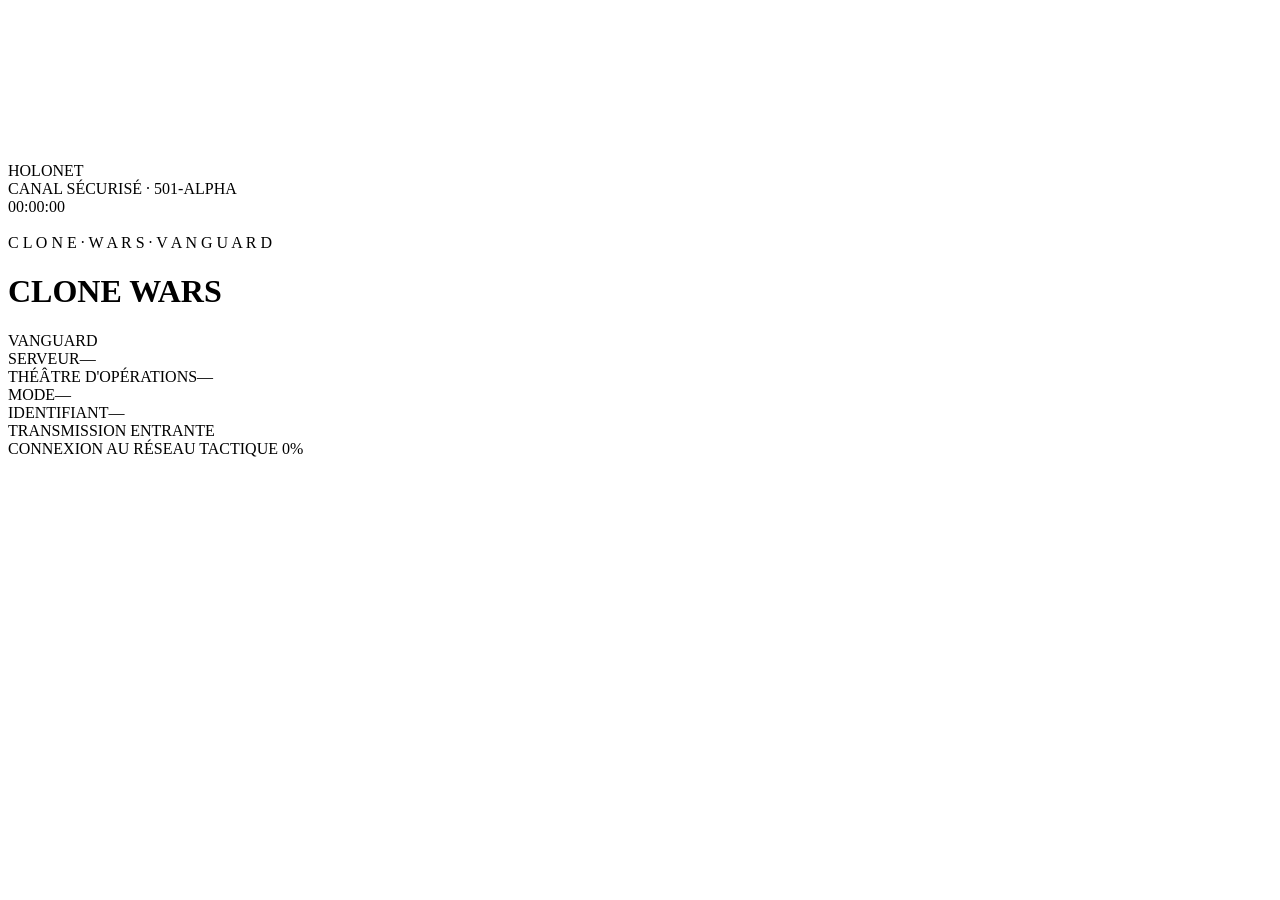
==== index.html @ f4ccaeb6 "Add files via upload" ====
<!DOCTYPE html>
<html lang="fr">
<head>
<meta charset="utf-8">
<meta name="viewport" content="width=device-width, initial-scale=1">
<title>Clone Wars Vanguard</title>
<link rel="icon" href="assets/favicon.png">
<link href="https://fonts.googleapis.com/css2?family=Rajdhani:wght@500;600;700&family=Share+Tech+Mono&display=swap" rel="stylesheet">
<link rel="stylesheet" href="style.css">
</head>
<body>
<canvas id="space"></canvas>
<div id="vignette"></div>
<div id="scan"></div>

<!-- bandeau HoloNet -->
<div id="ticker">
	<div class="ticker-label">HOLONET</div>
	<div class="ticker-track"><div id="ticker-text"></div></div>
</div>

<!-- coins HUD -->
<div class="corner tl"></div><div class="corner tr"></div><div class="corner bl"></div><div class="corner br"></div>

<div id="hud-left" class="mono">
	<div>CANAL SÉCURISÉ · <span class="amber">501-ALPHA</span></div>
	<div id="clock">00:00:00</div>
</div>

<!-- logo -->
<div id="logo-wrap">
	<div class="ring r1"></div>
	<div class="ring r2"></div>
	<div class="ring r3"></div>
	<img id="logo" src="assets/logo.png" alt="">
</div>

<!-- panneau d'infos -->
<div id="panel">
	<div class="code mono" id="code">C L O N E · W A R S · V A N G U A R D</div>
	<h1 id="title">CLONE WARS</h1>
	<div id="sub">VANGUARD</div>
	<div id="tagline"></div>
	<div class="sep"></div>

	<div class="rows">
		<div class="row"><span class="k">SERVEUR</span><span class="v" id="srv">—</span></div>
		<div class="row"><span class="k">THÉÂTRE D'OPÉRATIONS</span><span class="v" id="map">—</span></div>
		<div class="row"><span class="k">MODE</span><span class="v" id="mode">—</span></div>
		<div class="row"><span class="k">IDENTIFIANT</span><span class="v mono" id="sid">—</span></div>
	</div>

	<div class="sep"></div>

	<div id="transmission">
		<div class="tx-head"><span class="dot"></span>TRANSMISSION ENTRANTE</div>
		<div id="tip"></div>
	</div>
</div>

<!-- chargement -->
<div id="loader">
	<div class="loader-top">
		<span id="status">CONNEXION AU RÉSEAU TACTIQUE</span>
		<span id="percent">0%</span>
	</div>
	<div id="bar"></div>
	<div class="loader-bottom mono">
		<span id="file">&nbsp;</span>
		<span id="files"></span>
	</div>
</div>

<div id="discord" class="mono"></div>

<script src="config.js"></script>
<script src="script.js"></script>
</body>
</html>
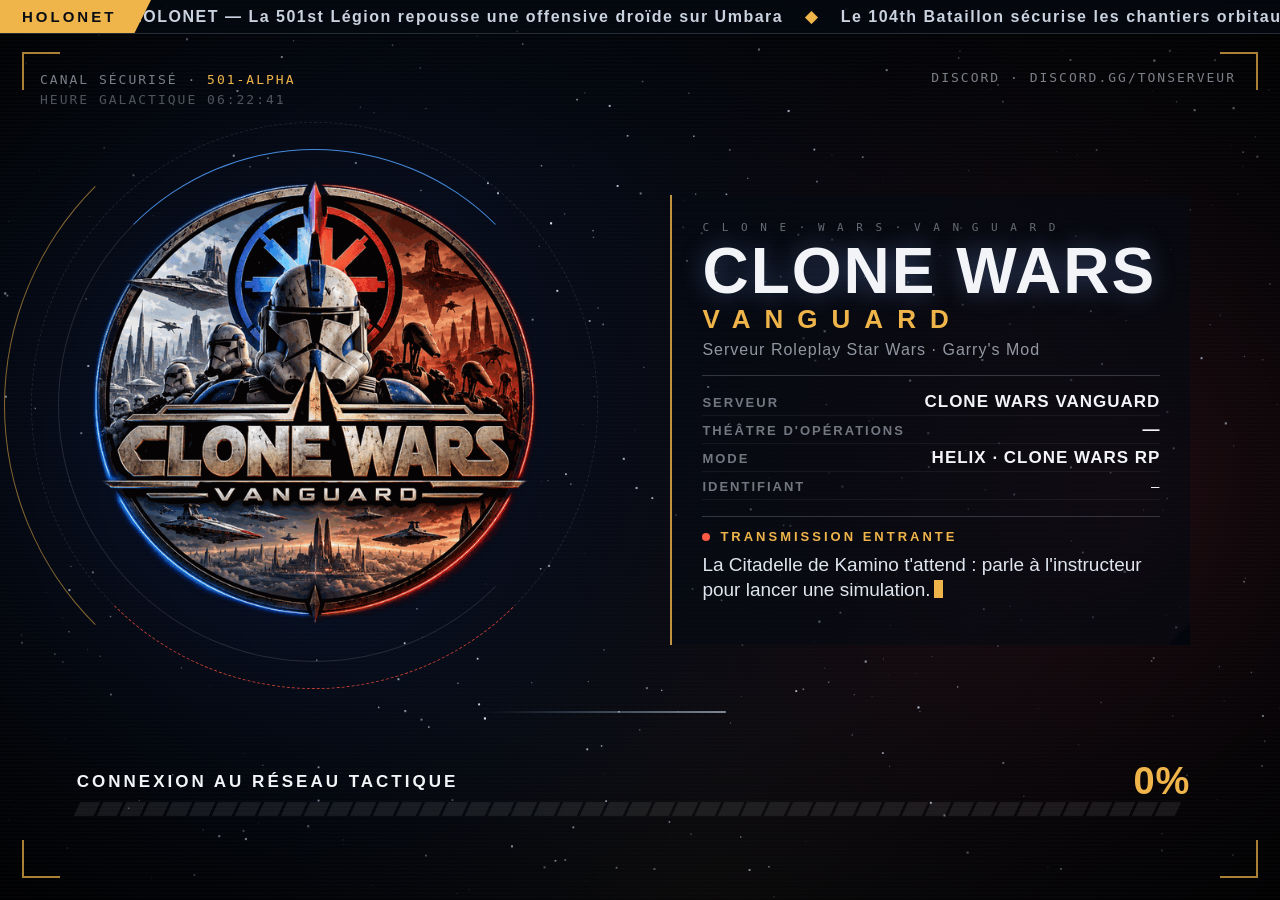
==== commit 40207529: "Add files via upload" ====
--- a/index.html
+++ b/index.html
@@ -5,8 +5,210 @@
 <meta name="viewport" content="width=device-width, initial-scale=1">
 <title>Clone Wars Vanguard</title>
 <link rel="icon" href="assets/favicon.png">
-<link href="https://fonts.googleapis.com/css2?family=Rajdhani:wght@500;600;700&family=Share+Tech+Mono&display=swap" rel="stylesheet">
-<link rel="stylesheet" href="style.css">
+<style>
+/* Loading screen Clone Wars Vanguard — compatible avec le navigateur de Garry's Mod (ancien et nouveau) :
+   pas de variables CSS, pas de grid, préfixes -webkit- pour les animations. */
+
+* { margin: 0; padding: 0; -webkit-box-sizing: border-box; box-sizing: border-box; }
+
+html, body {
+	width: 100%; height: 100%; overflow: hidden;
+	background: #03060c;
+	color: #e9ecf1;
+	font-family: "Rajdhani", "Arial Narrow", Arial, sans-serif;
+	-webkit-user-select: none; user-select: none;
+	cursor: default;
+}
+
+.mono { font-family: "Share Tech Mono", "Consolas", monospace; }
+.amber { color: #f0b54a; }
+
+#space { position: absolute; left: 0; top: 0; width: 100%; height: 100%; }
+
+#vignette {
+	position: absolute; left: 0; top: 0; width: 100%; height: 100%;
+	background: -webkit-radial-gradient(center, ellipse cover, rgba(0,0,0,0) 45%, rgba(0,0,0,0.85) 100%);
+	background: radial-gradient(ellipse at center, rgba(0,0,0,0) 45%, rgba(0,0,0,0.85) 100%);
+	pointer-events: none;
+}
+
+/* lignes de balayage holographiques */
+#scan {
+	position: absolute; left: 0; top: 0; width: 100%; height: 100%;
+	background: -webkit-repeating-linear-gradient(top, rgba(255,255,255,0.025) 0px, rgba(255,255,255,0.025) 1px, rgba(0,0,0,0) 2px, rgba(0,0,0,0) 4px);
+	background: repeating-linear-gradient(to bottom, rgba(255,255,255,0.025) 0px, rgba(255,255,255,0.025) 1px, rgba(0,0,0,0) 2px, rgba(0,0,0,0) 4px);
+	pointer-events: none;
+	opacity: 0.6;
+}
+
+/* ---------- bandeau HoloNet ---------- */
+#ticker {
+	position: absolute; left: 0; top: 0; width: 100%; height: 34px;
+	background: rgba(4, 8, 16, 0.75);
+	border-bottom: 1px solid rgba(200, 210, 225, 0.18);
+	overflow: hidden;
+	opacity: 0;
+	-webkit-animation: fadeIn 1s ease 0.4s forwards; animation: fadeIn 1s ease 0.4s forwards;
+}
+.ticker-label {
+	position: absolute; left: 0; top: 0; height: 34px; line-height: 34px; padding: 0 18px 0 22px;
+	background: #f0b54a; color: #0a0d14; font-weight: 700; letter-spacing: 3px; font-size: 15px; z-index: 2;
+}
+.ticker-label:after {
+	content: ""; position: absolute; right: -17px; top: 0;
+	border-left: 17px solid #f0b54a; border-bottom: 34px solid transparent;
+}
+.ticker-track { position: absolute; left: 140px; right: 0; top: 0; height: 34px; overflow: hidden; }
+#ticker-text {
+	position: absolute; top: 0; left: 0; white-space: nowrap; line-height: 34px;
+	font-size: 16px; font-weight: 600; letter-spacing: 1.5px; color: #c9d2de;
+}
+#ticker-text .bullet { color: #f0b54a; margin: 0 22px; }
+
+/* ---------- coins HUD ---------- */
+.corner { position: absolute; width: 38px; height: 38px; border-color: rgba(240, 181, 74, 0.7); border-style: solid; border-width: 0; }
+.tl { left: 22px; top: 52px; border-left-width: 2px; border-top-width: 2px; }
+.tr { right: 22px; top: 52px; border-right-width: 2px; border-top-width: 2px; }
+.bl { left: 22px; bottom: 22px; border-left-width: 2px; border-bottom-width: 2px; }
+.br { right: 22px; bottom: 22px; border-right-width: 2px; border-bottom-width: 2px; }
+
+#hud-left {
+	position: absolute; left: 40px; top: 70px; font-size: 13px; letter-spacing: 2px; color: rgba(220, 228, 240, 0.55); line-height: 20px;
+}
+#clock { color: rgba(220, 228, 240, 0.35); }
+
+/* ---------- logo ---------- */
+#logo-wrap {
+	position: absolute; left: 7%; top: 50%;
+	width: 50vh; height: 50vh; margin-top: -30vh;
+	opacity: 0;
+	-webkit-transform: scale(1.25); transform: scale(1.25);
+	-webkit-animation: logoIn 1.6s cubic-bezier(.2,.8,.2,1) 0.2s forwards; animation: logoIn 1.6s cubic-bezier(.2,.8,.2,1) 0.2s forwards;
+}
+#logo {
+	position: absolute; left: 0; top: 0; width: 100%; height: 100%;
+	-webkit-animation: breathe 6s ease-in-out infinite; animation: breathe 6s ease-in-out infinite;
+}
+.ring { position: absolute; border-radius: 50%; border: 1px solid rgba(255,255,255,0.12); }
+.r1 {
+	left: -7%; top: -7%; width: 114%; height: 114%;
+	border-top-color: rgba(80, 160, 255, 0.85); border-right-color: rgba(80, 160, 255, 0.0);
+	-webkit-animation: spin 14s linear infinite; animation: spin 14s linear infinite;
+}
+.r2 {
+	left: -13%; top: -13%; width: 126%; height: 126%;
+	border-style: dashed; border-color: rgba(255, 255, 255, 0.10);
+	border-bottom-color: rgba(255, 80, 60, 0.75);
+	-webkit-animation: spinBack 22s linear infinite; animation: spinBack 22s linear infinite;
+}
+.r3 {
+	left: -19%; top: -19%; width: 138%; height: 138%;
+	border-color: rgba(240, 181, 74, 0.0); border-left-color: rgba(240, 181, 74, 0.55);
+	-webkit-animation: spin 30s linear infinite; animation: spin 30s linear infinite;
+}
+
+/* ---------- panneau ---------- */
+#panel {
+	position: absolute; right: 7%; top: 50%; width: 520px; margin-top: -255px;
+	padding: 26px 30px 24px 30px;
+	background: rgba(6, 10, 18, 0.62);
+	border-left: 2px solid rgba(240, 181, 74, 0.8);
+	opacity: 0;
+	-webkit-transform: translateX(40px); transform: translateX(40px);
+	-webkit-animation: panelIn 1.1s ease 0.7s forwards; animation: panelIn 1.1s ease 0.7s forwards;
+}
+#panel:after { /* coin coupé */
+	content: ""; position: absolute; right: 0; bottom: 0;
+	border-right: 22px solid #03060c; border-top: 22px solid transparent;
+}
+.code { font-size: 11px; letter-spacing: 3px; color: rgba(220, 228, 240, 0.45); }
+#title {
+	font-size: 64px; line-height: 62px; font-weight: 700; letter-spacing: 2px; margin-top: 6px;
+	color: #f2f4f7;
+	text-shadow: 0 0 24px rgba(120, 170, 255, 0.35);
+}
+#sub { font-size: 26px; font-weight: 600; letter-spacing: 14px; color: #f0b54a; margin-top: 2px; }
+#tagline { font-size: 16px; letter-spacing: 1px; color: rgba(220, 228, 240, 0.65); margin-top: 6px; }
+.sep { height: 1px; background: rgba(200, 210, 225, 0.22); margin: 16px 0 12px 0; }
+
+.row { position: relative; height: 28px; line-height: 28px; border-bottom: 1px solid rgba(255,255,255,0.06); }
+.row .k { font-size: 13px; letter-spacing: 2px; color: rgba(220, 228, 240, 0.5); font-weight: 600; }
+.row .v {
+	position: absolute; right: 0; top: 0; font-size: 17px; font-weight: 700; letter-spacing: 1px; color: #f2f4f7;
+	max-width: 300px; overflow: hidden; white-space: nowrap; text-overflow: ellipsis; text-align: right;
+}
+.row .v.mono { font-size: 14px; font-weight: 400; }
+
+#transmission { min-height: 92px; }
+.tx-head { font-size: 13px; letter-spacing: 3px; font-weight: 700; color: #f0b54a; }
+.tx-head .dot {
+	display: inline-block; width: 8px; height: 8px; margin-right: 10px; border-radius: 50%; background: #ff5a46;
+	-webkit-animation: blink 1.2s steps(2) infinite; animation: blink 1.2s steps(2) infinite;
+}
+#tip { margin-top: 8px; font-size: 19px; line-height: 25px; font-weight: 500; color: #dfe5ee; min-height: 50px; }
+#tip .caret { display: inline-block; width: 9px; height: 18px; margin-left: 3px; background: #f0b54a; vertical-align: -2px;
+	-webkit-animation: blink 0.8s steps(2) infinite; animation: blink 0.8s steps(2) infinite; }
+
+/* ---------- chargement ---------- */
+#loader {
+	position: absolute; left: 6%; right: 7%; bottom: 54px;
+	opacity: 0;
+	-webkit-animation: fadeIn 1s ease 1.1s forwards; animation: fadeIn 1s ease 1.1s forwards;
+}
+.loader-top { position: relative; height: 30px; }
+#status { font-size: 17px; font-weight: 700; letter-spacing: 3px; color: #f2f4f7; }
+#percent { position: absolute; right: 0; top: -12px; font-size: 38px; font-weight: 700; color: #f0b54a; letter-spacing: 1px; }
+#bar { position: relative; height: 14px; white-space: nowrap; font-size: 0; }
+#bar .seg {
+	display: inline-block; height: 14px; margin-right: 3px;
+	background: rgba(255, 255, 255, 0.08);
+	-webkit-transform: skewX(-25deg); transform: skewX(-25deg);
+	-webkit-transition: background 0.25s, box-shadow 0.25s; transition: background 0.25s, box-shadow 0.25s;
+}
+#bar .seg.on { background: #f0b54a; box-shadow: 0 0 10px rgba(240, 181, 74, 0.6); }
+#bar .seg.head { background: #fff3d6; box-shadow: 0 0 16px rgba(255, 220, 150, 0.9); }
+.loader-bottom { position: relative; height: 22px; margin-top: 8px; font-size: 13px; color: rgba(220, 228, 240, 0.5); letter-spacing: 1px; }
+#file { display: block; max-width: 70%; overflow: hidden; white-space: nowrap; text-overflow: ellipsis; }
+#files { position: absolute; right: 0; top: 0; }
+
+#discord {
+	position: absolute; right: 44px; top: 70px; font-size: 13px; letter-spacing: 2px; color: rgba(220, 228, 240, 0.55);
+}
+
+/* ---------- animations ---------- */
+@-webkit-keyframes fadeIn { to { opacity: 1; } }
+@keyframes fadeIn { to { opacity: 1; } }
+@-webkit-keyframes logoIn { to { opacity: 1; -webkit-transform: scale(1); } }
+@keyframes logoIn { to { opacity: 1; transform: scale(1); } }
+@-webkit-keyframes panelIn { to { opacity: 1; -webkit-transform: translateX(0); } }
+@keyframes panelIn { to { opacity: 1; transform: translateX(0); } }
+@-webkit-keyframes spin { to { -webkit-transform: rotate(360deg); } }
+@keyframes spin { to { transform: rotate(360deg); } }
+@-webkit-keyframes spinBack { to { -webkit-transform: rotate(-360deg); } }
+@keyframes spinBack { to { transform: rotate(-360deg); } }
+@-webkit-keyframes blink { 0% { opacity: 1; } 100% { opacity: 0; } }
+@keyframes blink { 0% { opacity: 1; } 100% { opacity: 0; } }
+@-webkit-keyframes breathe { 0%, 100% { -webkit-filter: drop-shadow(0 0 18px rgba(80,140,255,0.35)); } 50% { -webkit-filter: drop-shadow(0 0 30px rgba(255,80,60,0.35)); } }
+@keyframes breathe { 0%, 100% { filter: drop-shadow(0 0 18px rgba(80,140,255,0.35)); } 50% { filter: drop-shadow(0 0 30px rgba(255,80,60,0.35)); } }
+
+/* ---------- petits écrans (aperçu GitHub sur téléphone) ---------- */
+@media (max-width: 900px) {
+	#logo-wrap { left: 50%; top: 80px; margin: 0 0 0 -17vh; width: 34vh; height: 34vh; }
+	#panel { left: 16px; right: 16px; width: auto; top: auto; bottom: 150px; margin: 0; padding: 18px; }
+	#title { font-size: 42px; line-height: 42px; }
+	#sub { font-size: 20px; letter-spacing: 9px; }
+	.rows, #hud-left, #discord, .code, #file, .rows + .sep { display: none; }
+	#panel { bottom: 140px; }
+	#loader { left: 16px; right: 16px; bottom: 40px; }
+	#percent { font-size: 28px; top: -6px; }
+	#status { font-size: 13px; }
+	.tl, .tr, .bl, .br { display: none; }
+}
+@media (max-height: 760px) and (min-width: 901px) {
+	#panel { -webkit-transform-origin: right center; transform-origin: right center; zoom: 0.82; }
+}
+
+</style>
 </head>
 <body>
 <canvas id="space"></canvas>
@@ -32,7 +234,7 @@
 	<div class="ring r1"></div>
 	<div class="ring r2"></div>
 	<div class="ring r3"></div>
-	<img id="logo" src="assets/logo.png" alt="">
+	<img id="logo" src="[data-uri]" alt="">
 </div>
 
 <!-- panneau d'infos -->
@@ -73,7 +275,463 @@
 
 <div id="discord" class="mono"></div>
 
-<script src="config.js"></script>
-<script src="script.js"></script>
+<!-- ===================== CONFIGURATION : modifie ici ===================== -->
+<script>
+/*
+ * CONFIGURATION DU LOADING SCREEN — modifie seulement ce fichier.
+ */
+var CONFIG = {
+	// nom affiché (le logo est dans assets/logo.png)
+	serverName: "CLONE WARS",
+	serverSub: "VANGUARD",
+	tagline: "Serveur Roleplay Star Wars · Garry's Mod",
+
+	// lien Discord affiché en bas à droite ("" pour cacher)
+	discord: "discord.gg/tonserveur",
+
+	// musique : lien direct vers un .mp3 / .ogg ("" = aucune). Le volume suit celui du jeu.
+	music: "",
+	musicVolume: 0.35,
+
+	// astuces (transmission entrante), tirées au hasard
+	tips: [
+		"Double appui sur CTRL : se coucher. En courant, MAJ + double CTRL : roulade avant.",
+		"MAJ + maintenir CTRL en courant : plonge au sol pour te mettre à couvert.",
+		"MAJ + E + R : mets ton arme en sécurité. Un soldat discipliné ne tire pas par erreur.",
+		"Blessé à terre ? Un médecin peut te relever. Sinon, /Reapparaitre après le délai.",
+		"La Citadelle de Kamino t'attend : parle à l'instructeur pour lancer une simulation.",
+		"Ton matricule CT-XXXX se choisit à la création de ton personnage. Il est unique.",
+		"Respecte la chaîne de commandement : un ordre d'un supérieur ne se discute pas en opération.",
+		"Utilise la radio d'escouade pour coordonner ton équipe sans encombrer le canal général.",
+		"Le TAB affiche chaque régiment : 501st, 104th, 65th Shock, Non-Assignées et la Marine.",
+		"/Intro pour revoir la cinématique du serveur."
+	],
+
+	// bandeau d'actualités HoloNet (en haut)
+	news: [
+		"HOLONET — La 501st Légion repousse une offensive droïde sur Umbara",
+		"Le 104th Bataillon sécurise les chantiers orbitaux de Kuat",
+		"Kamino : une nouvelle promotion de cadets quitte la Citadelle",
+		"Les Shock Troopers de la 65th renforcent la garde de Coruscant",
+		"La Marine signale des mouvements séparatistes près de la Bordure Extérieure",
+		"Opération VANGUARD : le Haut Commandement appelle toutes les unités disponibles"
+	],
+
+	// étiquettes
+	gamemodeLabel: "HELIX · CLONE WARS RP"
+};
+
+</script>
+<script>
+/*
+ * Loading screen Clone Wars Vanguard — JavaScript ES5 (compatible avec le navigateur de Garry's Mod).
+ * Garry's Mod appelle : GameDetails, SetFilesTotal, SetFilesNeeded, DownloadingFile, SetStatusChanged.
+ * Ouvert dans un navigateur normal (GitHub Pages), une démo de chargement se lance toute seule.
+ */
+(function () {
+	"use strict";
+
+	var cfg = window.CONFIG || {};
+	var $ = function (id) { return document.getElementById(id); };
+
+	var raf = window.requestAnimationFrame || window.webkitRequestAnimationFrame ||
+		function (cb) { return setTimeout(function () { cb(new Date().getTime()); }, 16); };
+
+	function text(id, value) { var el = $(id); if (el) { el.textContent = value; } }
+
+	// ------------------------------------------------------------------
+	// Paramètres de l'URL : ?steamid=%s&map=%m (remplis par sv_loadingurl)
+	// ------------------------------------------------------------------
+	function param(name) {
+		var match = new RegExp("[?&]" + name + "=([^&#]*)").exec(window.location.search);
+		return match ? decodeURIComponent(match[1].replace(/\+/g, " ")) : "";
+	}
+
+	// ------------------------------------------------------------------
+	// Espace : étoiles en parallaxe, nébuleuses bleue / rouge, sauts en hyperespace
+	// ------------------------------------------------------------------
+	var canvas = $("space");
+	var ctx = canvas.getContext("2d");
+	var W = 0, H = 0, stars = [], streaks = [], ships = [];
+
+	function resize() {
+		W = canvas.width = window.innerWidth;
+		H = canvas.height = window.innerHeight;
+		stars = [];
+		var count = Math.floor(W * H / 2600);
+		for (var i = 0; i < count; i++) {
+			stars.push({ x: Math.random() * W, y: Math.random() * H, z: Math.random() * 0.9 + 0.1, t: Math.random() * 6.28 });
+		}
+	}
+
+	function spawnShip() {
+		var s = 0.5 + Math.random() * 0.9;
+		ships.push({ x: -200, y: H * (0.12 + Math.random() * 0.25), s: s, v: 0.15 + s * 0.25 });
+	}
+
+	function nebula(x, y, r, color) {
+		var g = ctx.createRadialGradient(x, y, 0, x, y, r);
+		g.addColorStop(0, color);
+		g.addColorStop(1, "rgba(0,0,0,0)");
+		ctx.fillStyle = g;
+		ctx.fillRect(x - r, y - r, r * 2, r * 2);
+	}
+
+	function drawShip(sh) {
+		var k = H * 0.028 * sh.s;
+		ctx.save();
+		ctx.translate(sh.x, sh.y);
+		ctx.fillStyle = "rgba(14,18,26,0.95)";
+		ctx.beginPath();
+		ctx.moveTo(k * 2.4, 0);
+		ctx.lineTo(-k * 1.5, k * 0.38);
+		ctx.lineTo(-k * 1.5, -k * 0.2);
+		ctx.closePath();
+		ctx.fill();
+		ctx.fillRect(-k * 0.7, -k * 0.46, k * 0.38, k * 0.28);
+		ctx.strokeStyle = "rgba(160,180,210,0.25)";
+		ctx.lineWidth = 1;
+		ctx.stroke();
+		var glow = ctx.createRadialGradient(-k * 1.55, k * 0.08, 0, -k * 1.55, k * 0.08, k * 0.6);
+		glow.addColorStop(0, "rgba(150,210,255,0.9)");
+		glow.addColorStop(1, "rgba(80,150,255,0)");
+		ctx.fillStyle = glow;
+		ctx.fillRect(-k * 2.2, -k * 0.6, k * 1.3, k * 1.3);
+		ctx.restore();
+	}
+
+	var last = 0, time = 0;
+
+	function frame(now) {
+		var dt = last ? Math.min((now - last) / 1000, 0.05) : 0.016;
+		last = now;
+		time += dt;
+
+		ctx.fillStyle = "#03060c";
+		ctx.fillRect(0, 0, W, H);
+
+		// nébuleuses (bleu République à gauche, rouge Séparatiste à droite)
+		ctx.globalCompositeOperation = "lighter";
+		nebula(W * 0.18 + Math.sin(time * 0.05) * 40, H * 0.45, H * 0.85, "rgba(30,70,170,0.22)");
+		nebula(W * 0.85 + Math.cos(time * 0.04) * 40, H * 0.55, H * 0.8, "rgba(170,35,30,0.20)");
+		nebula(W * 0.55, H * 1.05, H * 0.6, "rgba(240,170,70,0.06)");
+		ctx.globalCompositeOperation = "source-over";
+
+		// étoiles
+		for (var i = 0; i < stars.length; i++) {
+			var st = stars[i];
+			st.x -= st.z * st.z * 14 * dt;
+			if (st.x < -2) { st.x = W + 2; st.y = Math.random() * H; }
+			var a = (0.3 + 0.7 * st.z) * (0.75 + 0.25 * Math.sin(time * (1 + st.z * 3) + st.t));
+			ctx.fillStyle = "rgba(225,235,255," + a.toFixed(3) + ")";
+			var size = st.z * 1.8 + 0.4;
+			ctx.fillRect(st.x, st.y, size, size);
+		}
+
+		// vaisseaux de la flotte, au loin
+		if (Math.random() < dt * 0.06 && ships.length < 4) { spawnShip(); }
+		for (var s = ships.length - 1; s >= 0; s--) {
+			ships[s].x += ships[s].v * 60 * dt;
+			drawShip(ships[s]);
+			if (ships[s].x > W + 300) { ships.splice(s, 1); }
+		}
+
+		// sorties d'hyperespace : traînées lumineuses
+		if (Math.random() < dt * 0.25) {
+			streaks.push({ x: Math.random() * W, y: Math.random() * H * 0.8, len: 0, life: 0 });
+		}
+		for (var k = streaks.length - 1; k >= 0; k--) {
+			var sk = streaks[k];
+			sk.life += dt;
+			var p = sk.life / 0.7;
+			if (p >= 1) { streaks.splice(k, 1); continue; }
+			var len = 260 * (1 - p);
+			var grad = ctx.createLinearGradient(sk.x - len, sk.y, sk.x, sk.y);
+			grad.addColorStop(0, "rgba(160,200,255,0)");
+			grad.addColorStop(1, "rgba(220,235,255," + (0.8 * (1 - p)).toFixed(3) + ")");
+			ctx.strokeStyle = grad;
+			ctx.lineWidth = 1.5;
+			ctx.beginPath();
+			ctx.moveTo(sk.x - len, sk.y);
+			ctx.lineTo(sk.x, sk.y);
+			ctx.stroke();
+		}
+
+		raf(frame);
+	}
+
+	// ------------------------------------------------------------------
+	// Barre de progression segmentée
+	// ------------------------------------------------------------------
+	var SEGMENTS = 48, segEls = [], shownPercent = 0, targetPercent = 0;
+
+	function buildBar() {
+		var bar = $("bar");
+		bar.innerHTML = "";
+		segEls = [];
+		var width = bar.offsetWidth || 800;
+		var segW = Math.max(4, Math.floor(width / SEGMENTS) - 3);
+		for (var i = 0; i < SEGMENTS; i++) {
+			var el = document.createElement("span");
+			el.className = "seg";
+			el.style.width = segW + "px";
+			bar.appendChild(el);
+			segEls.push(el);
+		}
+		renderBar();
+	}
+
+	function renderBar() {
+		var lit = Math.round(shownPercent / 100 * SEGMENTS);
+		for (var i = 0; i < segEls.length; i++) {
+			segEls[i].className = "seg" + (i < lit ? (i === lit - 1 && shownPercent < 100 ? " on head" : " on") : "");
+		}
+		text("percent", Math.floor(shownPercent) + "%");
+	}
+
+	function setPercent(p) {
+		targetPercent = Math.max(targetPercent, Math.min(100, p));
+	}
+
+	setInterval(function () {
+		if (shownPercent < targetPercent) {
+			shownPercent = Math.min(targetPercent, shownPercent + Math.max(0.4, (targetPercent - shownPercent) * 0.12));
+			renderBar();
+		}
+	}, 40);
+
+	// ------------------------------------------------------------------
+	// Statut traduit
+	// ------------------------------------------------------------------
+	var STATUS = [
+		[/workshop/i, "SYNCHRONISATION DU WORKSHOP"],
+		[/lua/i, "DÉCRYPTAGE DES PROTOCOLES LUA"],
+		[/client info/i, "ENVOI DE L'IDENTIFICATION"],
+		[/retrieving server info/i, "RÉCUPÉRATION DES DONNÉES DU SERVEUR"],
+		[/mounting/i, "MONTAGE DES ADDONS"],
+		[/starting lua/i, "DÉMARRAGE DES SYSTÈMES"],
+		[/sending client info/i, "ENVOI DE L'IDENTIFICATION"],
+		[/parsing game info/i, "ANALYSE DU THÉÂTRE D'OPÉRATIONS"],
+		[/precaching/i, "PRÉCHARGEMENT DES MODÈLES"],
+		[/textures|materials/i, "CHARGEMENT DES TEXTURES"],
+		[/download/i, "TÉLÉCHARGEMENT DES FICHIERS"]
+	];
+
+	function translateStatus(status) {
+		for (var i = 0; i < STATUS.length; i++) {
+			if (STATUS[i][0].test(status)) { return STATUS[i][1]; }
+		}
+		return String(status || "").toUpperCase();
+	}
+
+	// ------------------------------------------------------------------
+	// API Garry's Mod
+	// ------------------------------------------------------------------
+	var filesTotal = 0, filesNeeded = 1, inGame = false, audio = null, gameVolume = 1;
+
+	window.GameDetails = function (servername, serverurl, mapname, maxplayers, steamid, gamemode, volume) {
+		inGame = true;
+		text("srv", servername || cfg.serverName);
+		text("map", (mapname || "—").toUpperCase());
+		text("mode", (cfg.gamemodeLabel || gamemode || "—").toUpperCase());
+		text("sid", steamid || "—");
+		if (typeof volume === "number") { gameVolume = volume; }
+		if (audio) { audio.volume = (cfg.musicVolume || 0.35) * gameVolume; }
+		setPercent(4);
+	};
+
+	window.SetFilesTotal = function (total) {
+		inGame = true;
+		filesTotal = total;
+		updateFiles();
+	};
+
+	window.SetFilesNeeded = function (needed) {
+		inGame = true;
+		filesNeeded = needed;
+		updateFiles();
+	};
+
+	window.DownloadingFile = function (fileName) {
+		inGame = true;
+		text("file", "↓ " + fileName);
+		filesNeeded = Math.max(filesNeeded - 1, 0);
+		updateFiles();
+	};
+
+	window.SetStatusChanged = function (status) {
+		inGame = true;
+		text("status", translateStatus(status));
+		// le chargement Lua / Workshop arrive après les téléchargements : on avance la barre
+		if (/workshop/i.test(status)) { setPercent(Math.max(targetPercent, 60)); }
+		if (/lua|starting/i.test(status)) { setPercent(Math.max(targetPercent, 85)); }
+		if (/sending client info/i.test(status)) { setPercent(97); }
+	};
+
+	function updateFiles() {
+		if (filesTotal > 0) {
+			var done = Math.max(filesTotal - filesNeeded, 0);
+			text("files", done + " / " + filesTotal + " FICHIERS");
+			setPercent(5 + done / filesTotal * 55);
+		}
+	}
+
+	// ------------------------------------------------------------------
+	// Astuces : effet machine à écrire
+	// ------------------------------------------------------------------
+	var tips = (cfg.tips || []).slice(), tipIndex = -1, typing = null;
+
+	function shuffle(a) {
+		for (var i = a.length - 1; i > 0; i--) {
+			var j = Math.floor(Math.random() * (i + 1)), t = a[i];
+			a[i] = a[j]; a[j] = t;
+		}
+	}
+
+	function nextTip() {
+		if (!tips.length) { return; }
+		tipIndex = (tipIndex + 1) % tips.length;
+		var full = tips[tipIndex], i = 0, el = $("tip");
+		clearInterval(typing);
+		typing = setInterval(function () {
+			i += 2;
+			el.innerHTML = "";
+			el.appendChild(document.createTextNode(full.substring(0, i)));
+			var caret = document.createElement("span");
+			caret.className = "caret";
+			el.appendChild(caret);
+			if (i >= full.length) { clearInterval(typing); }
+		}, 28);
+	}
+
+	// ------------------------------------------------------------------
+	// Bandeau HoloNet
+	// ------------------------------------------------------------------
+	var tickerX = 0, tickerEl = $("ticker-text"), tickerW = 0;
+
+	function buildTicker() {
+		var news = cfg.news || [], html = "";
+		for (var r = 0; r < 2; r++) {
+			for (var i = 0; i < news.length; i++) {
+				html += "<span class=\"bullet\">◆</span>" + news[i].replace(/</g, "&lt;");
+			}
+		}
+		tickerEl.innerHTML = html;
+		tickerW = tickerEl.offsetWidth / 2;
+		tickerX = 0;
+	}
+
+	setInterval(function () {
+		if (tickerW > 0) {
+			tickerX -= 1.2;
+			if (-tickerX >= tickerW) { tickerX += tickerW; }
+			tickerEl.style.webkitTransform = "translateX(" + tickerX + "px)";
+			tickerEl.style.transform = "translateX(" + tickerX + "px)";
+		}
+	}, 16);
+
+	// ------------------------------------------------------------------
+	// Horloge
+	// ------------------------------------------------------------------
+	function pad(n) { return (n < 10 ? "0" : "") + n; }
+	setInterval(function () {
+		var d = new Date();
+		text("clock", "HEURE GALACTIQUE " + pad(d.getHours()) + ":" + pad(d.getMinutes()) + ":" + pad(d.getSeconds()));
+	}, 500);
+
+	// ------------------------------------------------------------------
+	// Musique
+	// ------------------------------------------------------------------
+	function startMusic() {
+		if (!cfg.music) { return; }
+		try {
+			audio = new Audio(cfg.music);
+			audio.loop = true;
+			audio.volume = (cfg.musicVolume || 0.35) * gameVolume;
+			var p = audio.play();
+			if (p && p["catch"]) { p["catch"](function () {}); }
+		} catch (e) {}
+	}
+
+	// ------------------------------------------------------------------
+	// Démo hors du jeu (GitHub Pages)
+	// ------------------------------------------------------------------
+	var DEMO_FILES = [
+		"models/player/smitty/bf2_reg/501st_trooper/501st_trooper.mdl",
+		"materials/models/clones/104th/body_diff.vtf",
+		"sound/weapons/dc15a/fire1.wav",
+		"models/fisher/rogue/501st/501st.mdl",
+		"materials/clonewars/logo.png",
+		"lua/arccw/shared/attachments/republic_scope.lua",
+		"maps/rp_venator_v3.bsp"
+	];
+
+	function demo() {
+		window.GameDetails(cfg.serverName + " " + cfg.serverSub + " | RP Français", "", param("map") || "rp_venator_v3", 64,
+			param("steamid") || "76561198000000000", "ixclonewars", 1);
+		inGame = false;
+		var total = 140, needed = total, step = 0;
+		window.SetFilesTotal(total);
+		window.SetStatusChanged("Retrieving server info...");
+		var timer = setInterval(function () {
+			step++;
+			if (needed > 0) {
+				needed = Math.max(needed - Math.ceil(Math.random() * 4), 0);
+				window.SetFilesNeeded(needed + 1);
+				window.DownloadingFile(DEMO_FILES[step % DEMO_FILES.length]);
+				if (step === 3) { window.SetStatusChanged("Downloading..."); }
+			} else if (step % 25 === 0) {
+				var order = ["Mounting Workshop addons", "Starting Lua...", "Sending client info..."];
+				var idx = Math.floor(step / 25) % (order.length + 1);
+				if (idx < order.length) { window.SetStatusChanged(order[idx]); }
+				else {
+					// on recommence la démo
+					targetPercent = shownPercent = 0; needed = total; renderBar();
+					window.SetStatusChanged("Retrieving server info...");
+				}
+			}
+		}, 120);
+	}
+
+	// ------------------------------------------------------------------
+	// Démarrage
+	// ------------------------------------------------------------------
+	function init() {
+		text("title", cfg.serverName || "CLONE WARS");
+		text("sub", cfg.serverSub || "");
+		text("tagline", cfg.tagline || "");
+		text("srv", (cfg.serverName || "") + " " + (cfg.serverSub || ""));
+		text("map", (param("map") || "—").toUpperCase());
+		text("mode", (cfg.gamemodeLabel || "").toUpperCase());
+		text("sid", param("steamid") || "—");
+		if (cfg.discord) { text("discord", "DISCORD · " + cfg.discord.toUpperCase()); }
+
+		var code = ((cfg.serverName || "") + " " + (cfg.serverSub || "")).toUpperCase().replace(/\s+/g, " · ").split("").join(" ");
+		text("code", code);
+
+		resize();
+		buildBar();
+		buildTicker();
+		shuffle(tips);
+		nextTip();
+		setInterval(nextTip, 8000);
+		startMusic();
+		raf(frame);
+
+		// hors du jeu : démo après 1,5 s sans appel de Garry's Mod
+		setTimeout(function () { if (!inGame) { demo(); } }, 1500);
+	}
+
+	window.onresize = function () { resize(); buildBar(); };
+
+	if (document.readyState === "complete" || document.readyState === "interactive") {
+		setTimeout(init, 0);
+	} else {
+		document.addEventListener("DOMContentLoaded", init);
+	}
+})();
+
+</script>
+<link href="https://fonts.googleapis.com/css2?family=Rajdhani:wght@500;600;700&family=Share+Tech+Mono&display=swap" rel="stylesheet">
 </body>
 </html>
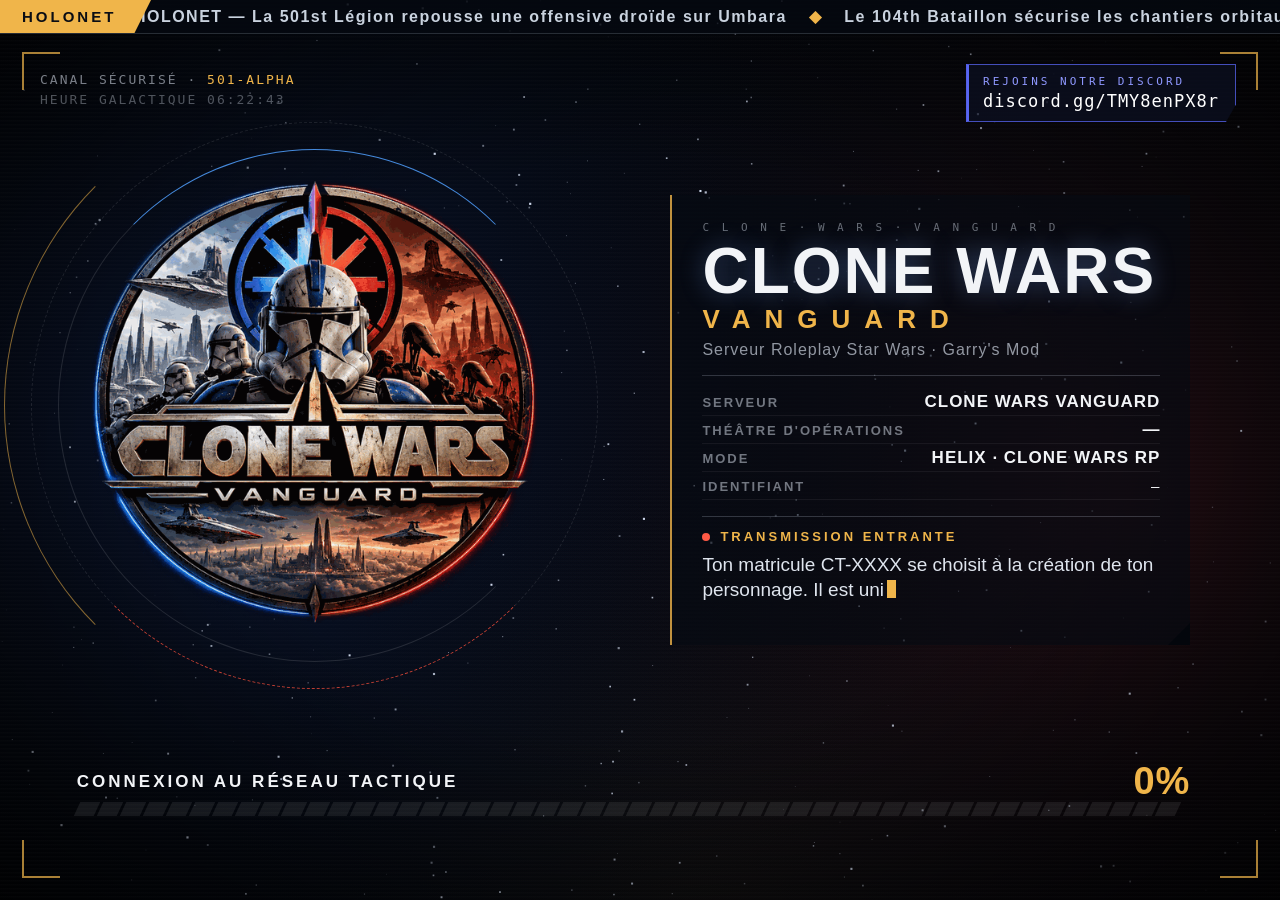
==== commit fe687b39: "Add files via upload" ====
--- a/index.html
+++ b/index.html
@@ -172,8 +172,14 @@
 #files { position: absolute; right: 0; top: 0; }
 
 #discord {
-	position: absolute; right: 44px; top: 70px; font-size: 13px; letter-spacing: 2px; color: rgba(220, 228, 240, 0.55);
-}
+	position: absolute; right: 44px; top: 64px; display: none; padding: 10px 16px 10px 14px; text-decoration: none;
+	border: 1px solid rgba(88, 101, 242, 0.75); border-left: 3px solid #5865f2; background: rgba(12, 16, 34, 0.72);
+	-webkit-clip-path: polygon(0 0, 100% 0, 100% 70%, calc(100% - 10px) 100%, 0 100%);
+	clip-path: polygon(0 0, 100% 0, 100% 70%, calc(100% - 10px) 100%, 0 100%);
+	opacity: 0; -webkit-animation: fadeIn 1s ease 1.2s forwards; animation: fadeIn 1s ease 1.2s forwards;
+}
+#discord .d-label { display: block; font-size: 11px; letter-spacing: 3px; color: #8f98ff; }
+#discord .d-link { display: block; margin-top: 3px; font-size: 17px; letter-spacing: 1px; color: #fff; }
 
 /* ---------- animations ---------- */
 @-webkit-keyframes fadeIn { to { opacity: 1; } }
@@ -197,7 +203,9 @@
 	#panel { left: 16px; right: 16px; width: auto; top: auto; bottom: 150px; margin: 0; padding: 18px; }
 	#title { font-size: 42px; line-height: 42px; }
 	#sub { font-size: 20px; letter-spacing: 9px; }
-	.rows, #hud-left, #discord, .code, #file, .rows + .sep { display: none; }
+	.rows, #hud-left, .code, #file, .rows + .sep { display: none; }
+	#discord { right: 16px; left: 16px; top: 46px; text-align: center; }
+	#logo-wrap { top: 122px; }
 	#panel { bottom: 140px; }
 	#loader { left: 16px; right: 16px; bottom: 40px; }
 	#percent { font-size: 28px; top: -6px; }
@@ -273,7 +281,7 @@
 	</div>
 </div>
 
-<div id="discord" class="mono"></div>
+<a id="discord" class="mono" target="_blank" rel="noopener"><span class="d-label">REJOINS NOTRE DISCORD</span><span class="d-link" id="discord-link"></span></a>
 
 <!-- ===================== CONFIGURATION : modifie ici ===================== -->
 <script>
@@ -287,7 +295,7 @@
 	tagline: "Serveur Roleplay Star Wars · Garry's Mod",
 
 	// lien Discord affiché en bas à droite ("" pour cacher)
-	discord: "discord.gg/tonserveur",
+	discord: "discord.gg/TMY8enPX8r",
 
 	// musique : lien direct vers un .mp3 / .ogg ("" = aucune). Le volume suit celui du jeu.
 	music: "",
@@ -704,7 +712,12 @@
 		text("map", (param("map") || "—").toUpperCase());
 		text("mode", (cfg.gamemodeLabel || "").toUpperCase());
 		text("sid", param("steamid") || "—");
-		if (cfg.discord) { text("discord", "DISCORD · " + cfg.discord.toUpperCase()); }
+		if (cfg.discord) {
+			// le code d'invitation respecte les majuscules : on ne le met pas en capitales
+			text("discord-link", cfg.discord);
+			var d = document.getElementById("discord");
+			if (d) { d.style.display = "block"; d.href = /^https?:/.test(cfg.discord) ? cfg.discord : "https://" + cfg.discord; }
+		}
 
 		var code = ((cfg.serverName || "") + " " + (cfg.serverSub || "")).toUpperCase().replace(/\s+/g, " · ").split("").join(" ");
 		text("code", code);
